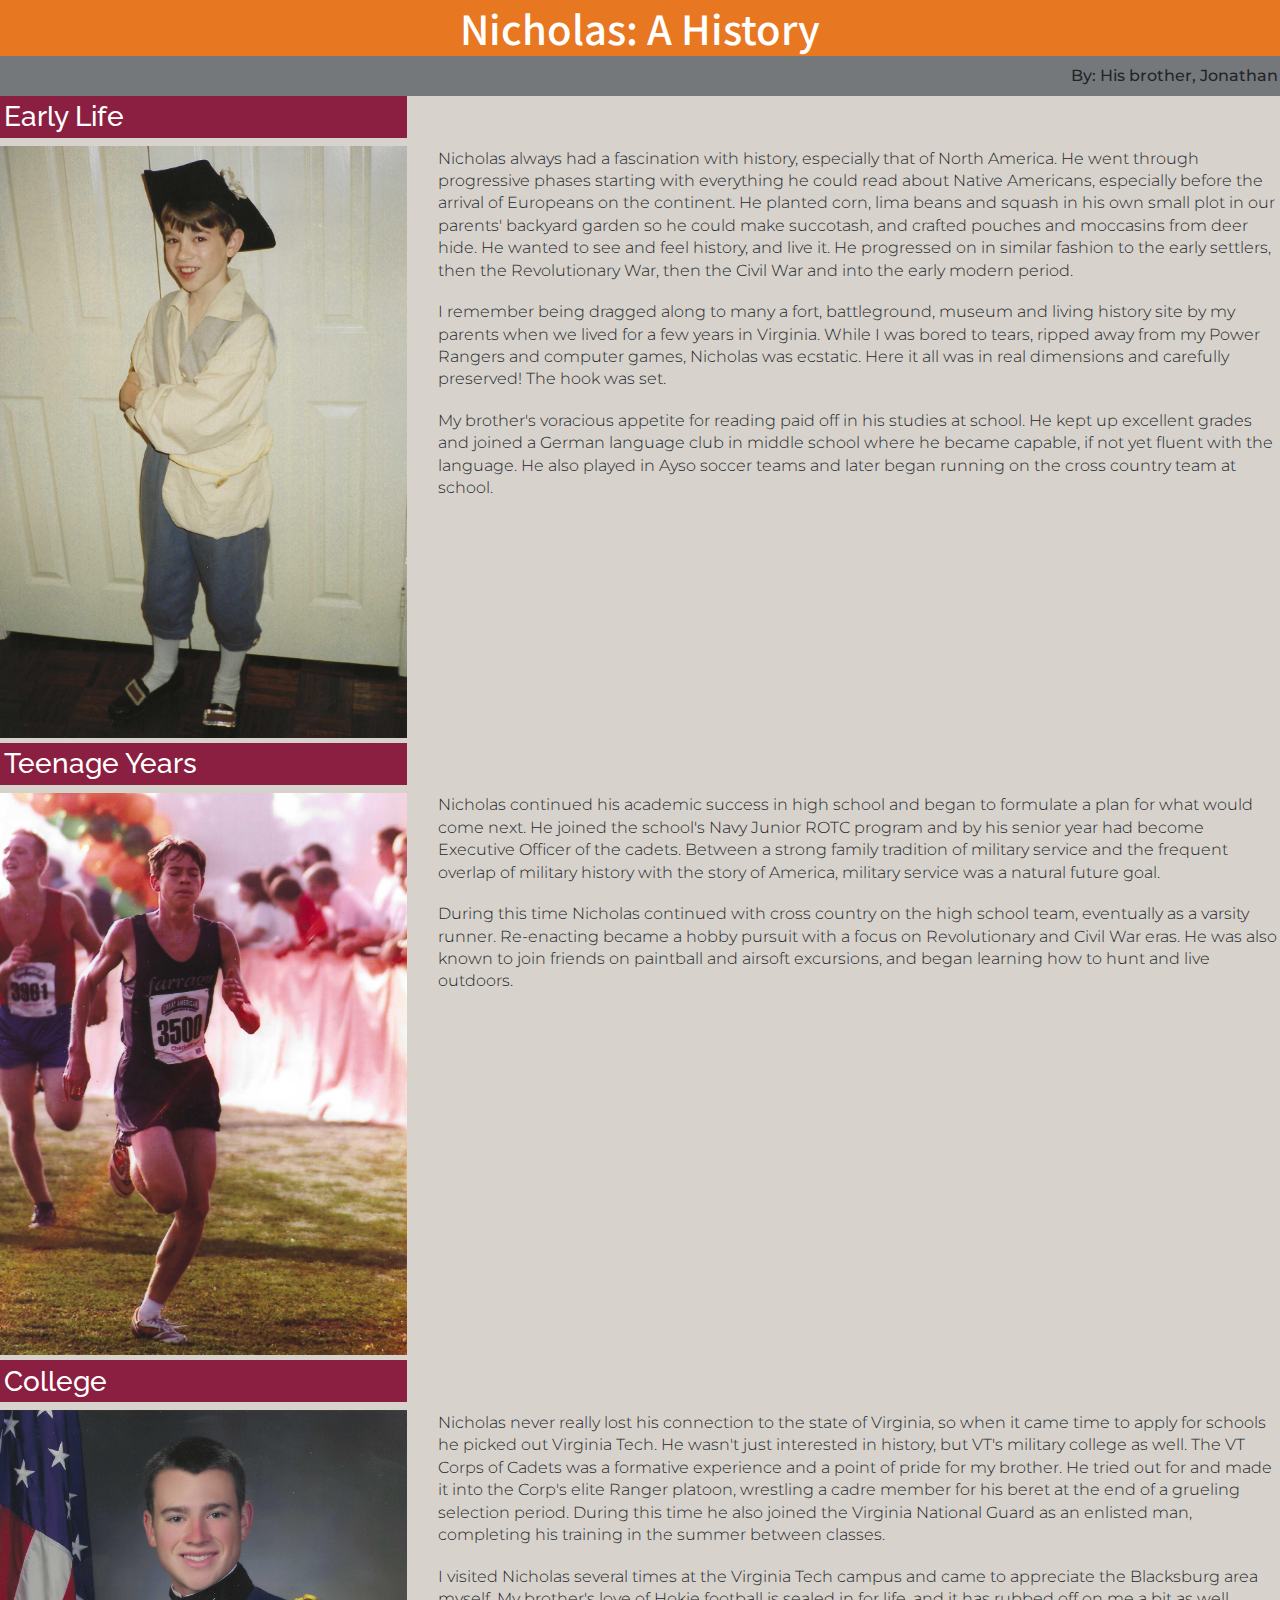
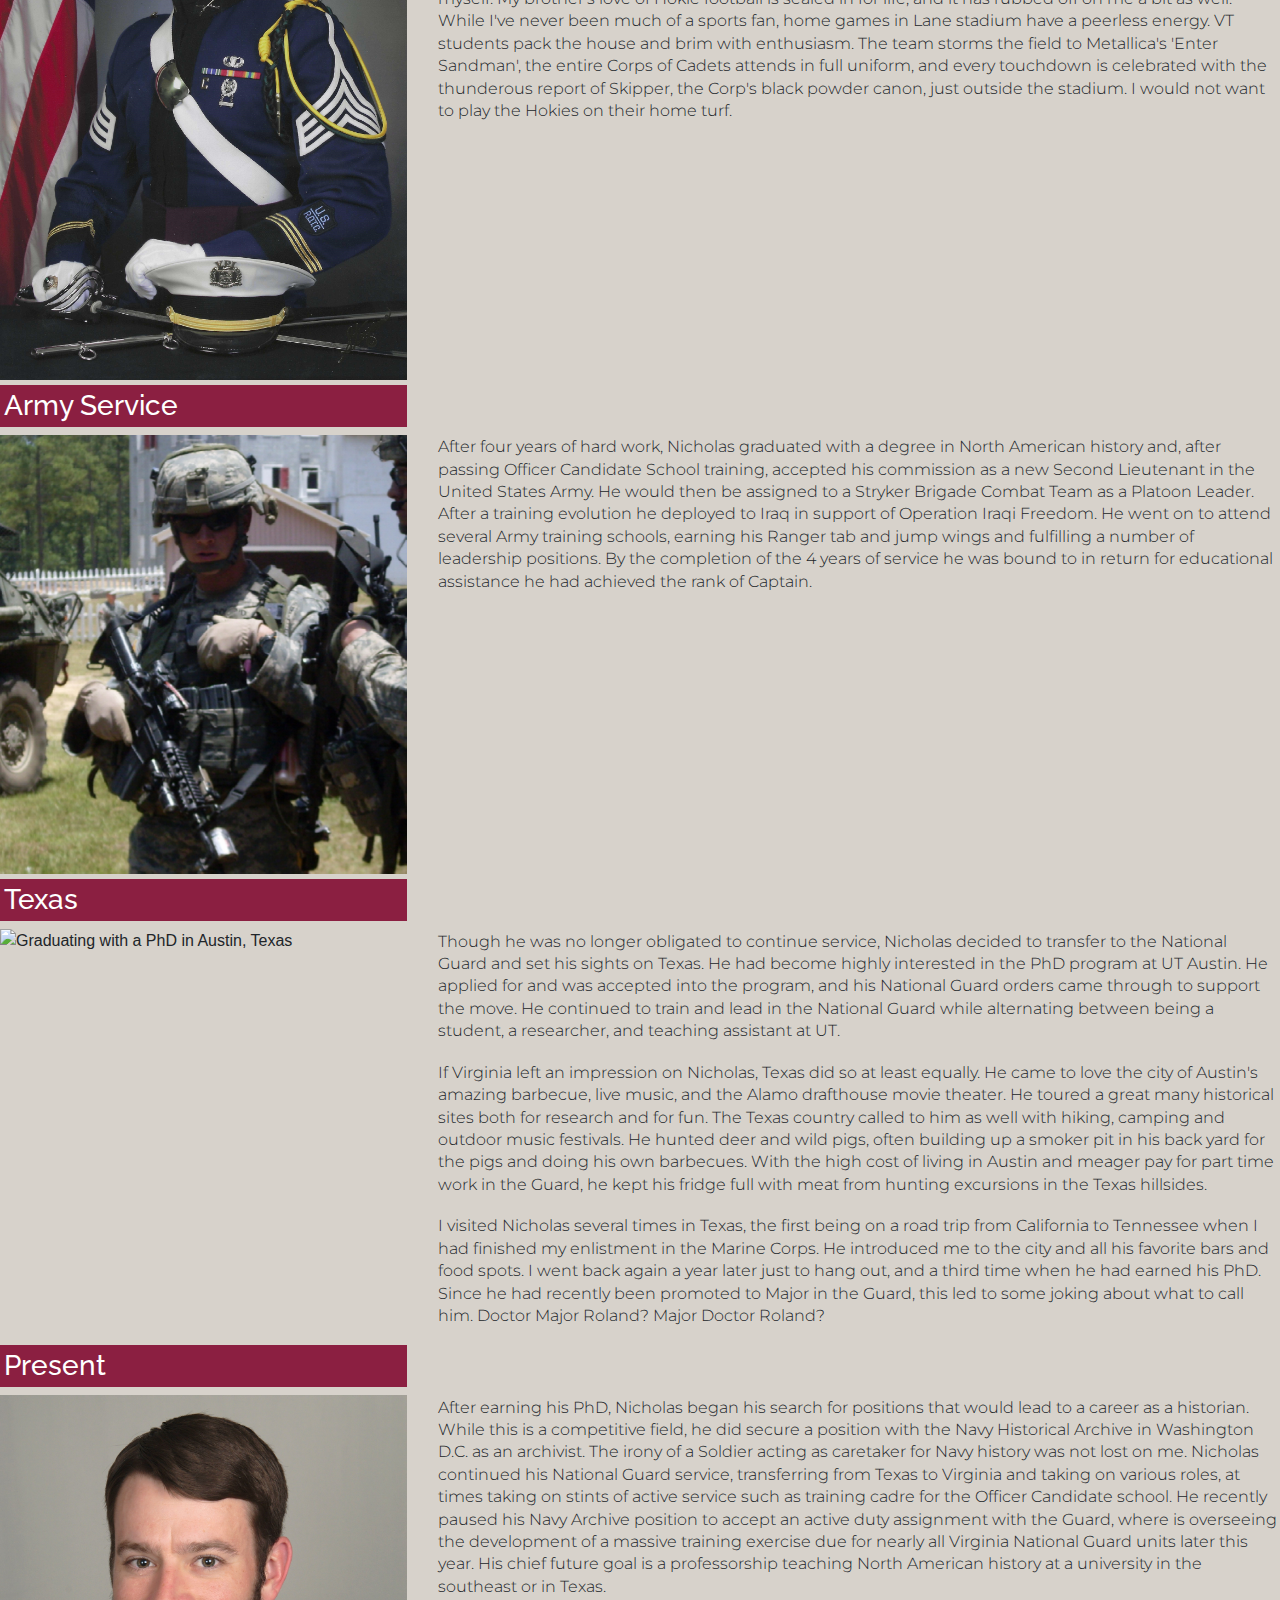
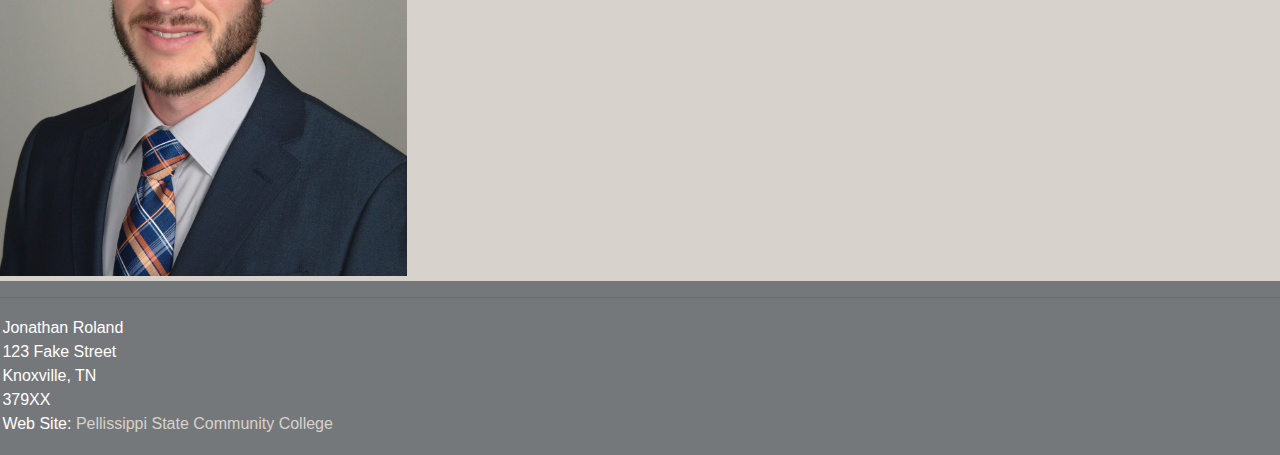
==== index.html @ 471e84d6 "Rename roland_bioSite.html to index.html" ====
<!DOCTYPE html>
<html lang='en'>
    <head>
        <title>
            Nicholas | A History
        </title>
        <meta charset="UTF-8">
        <meta name="description" 
              content="WEB200 assignment">
        <meta name="keywords" 
              content="Bellevue,Bruin,web,design,web design,WEB200,HTML,CSS,Bootstrap,Nicholas,Jonathan,History,bio,site,biosite,BioSite">
        <meta name="author" 
              content="Jonathan Roland">
        <link href="https://fonts.googleapis.com/css2?family=Montserrat:wght@300&family=Noto+Sans+JP&family=Raleway:wght@500&display=swap" 
              rel="stylesheet">  
        <link 
              rel = "stylesheet"
              type = "text/css"
              href = "style.css">
        <link 
              rel="stylesheet" 
              href="https://stackpath.bootstrapcdn.com/bootstrap/4.4.1/css/bootstrap.min.css" 
              integrity="sha384-Vkoo8x4CGsO3+Hhxv8T/Q5PaXtkKtu6ug5TOeNV6gBiFeWPGFN9MuhOf23Q9Ifjh" 
              crossorigin="anonymous">
        <script 
              src="https://stackpath.bootstrapcdn.com/bootstrap/4.4.1/js/bootstrap.min.js" integrity="sha384-wfSDF2E50Y2D1uUdj0O3uMBJnjuUD4Ih7YwaYd1iqfktj0Uod8GCExl3Og8ifwB6" 
              crossorigin="anonymous">
        </script>
    </head>
    <body style="background-color: #75787B;">
        <header id="heading">
            <h1>Nicholas: A History</h1>
            <h6>By: His brother, Jonathan</h6>
        </header>
        <main id="content">
            <div class="row">
                <div class="col-md-4">
                    <h3>Early Life</h3>
                </div>
                <div class="col-md-8">

                </div>
            </div>
            <div class="row">
                <div class="col-md-4">
                    <img class="img-fluid" src="images/Colonial%20Costume%20at%20Rolling%20Valley.jpeg" alt="A young Nicholas dressed up as a Colonial soldier.">
                </div>
                <div class="col-md-8">
                    <p>
                        Nicholas always had a fascination with history, especially that of North America. He went through progressive phases starting with everything he could read about Native Americans, especially before the arrival of Europeans on the continent.
                        He planted corn, lima beans and squash in his own small plot in our parents' backyard garden so he could make succotash, and crafted pouches and moccasins from deer hide. He wanted to see and feel history, and live it. He progressed on in similar fashion to the early settlers, then the Revolutionary War, then the Civil War and into the early modern period.
                    </p>
                    <p>
                        I remember being dragged along to many a fort, battleground, museum and living history site by my parents when we lived for a few years in Virginia. While I was bored to tears, ripped away from my Power Rangers and computer games, Nicholas was ecstatic. Here it all was in real dimensions and carefully preserved! The hook was set.
                    </p>
                    <p>
                        My brother's voracious appetite for reading paid off in his studies at school. He kept up excellent grades and joined a German language club in middle school where he became capable, if not yet fluent with the language. He also played in Ayso soccer teams and later began running on the cross country team at school.
                    </p>
                </div>
            </div>
            <div class="row">
                <div class="col-md-4">
                    <h3>Teenage Years</h3>
                </div>
                <div class="col-md-8">

                </div>
            </div>
            <div class="row">
                <div class="col-md-4">
                    <img class="img-fluid" src="images/High%20School%20Cross-Country.jpeg" alt="Running cross country">
                </div>
                <div class="col-md-8">
                    <p>
                        Nicholas continued his academic success in high school and began to formulate a plan for what would come next. He joined the school's Navy Junior ROTC program and by his senior year had become Executive Officer of the cadets. Between a strong family tradition of military service and the frequent overlap of military history with the story of America, military service was a natural future goal.
                    </p>
                    <p>
                        During this time Nicholas continued with cross country on the high school team, eventually as a varsity runner. Re-enacting became a hobby pursuit with a focus on Revolutionary and Civil War eras.
                        He was also known to join friends on paintball and airsoft excursions, and began learning how to hunt and live outdoors.
                    </p>
                </div>
            </div>
            <div class="row">
                <div class="col-md-4">
                    <h3>College</h3>
                </div>
                <div class="col-md-8">
                    
                </div>
            </div>
            <div class="row">
                <div class="col-md-4">
                    <img class="img-fluid" src="images/VT%20Senior%20Corp%20of%20Cadets.jpeg" alt="Nicholas in his Virginia Tech Corps of Cadets Uniform">
                </div>
                <div class="col-md-8">
                    <p>
                        Nicholas never really lost his connection to the state of Virginia, so when it came time to apply for schools he picked out Virginia Tech. He wasn't just interested in history, but VT's military college as well. The VT Corps of Cadets was a formative experience and a point of pride for my brother. He tried out for and made it into the Corp's elite Ranger platoon, wrestling a cadre member for his beret at the end of a grueling selection period. During this time he also joined the Virginia National Guard as an enlisted man, completing his training in the summer between classes.
                    </p>
                    <p>
                        I visited Nicholas several times at the Virginia Tech campus and came to appreciate the Blacksburg area myself. My brother's love of Hokie football is sealed in for life, and it has rubbed off on me a bit as well. While I've never been much of a sports fan, home games in Lane stadium have a peerless energy. VT students pack the house and brim with enthusiasm. The team storms the field to Metallica's 'Enter Sandman', the entire Corps of Cadets attends in full uniform, and every touchdown is celebrated with the thunderous report of Skipper, the Corp's black powder canon, just outside the stadium. I would not want to play the Hokies on their home turf.
                    </p>
                </div>
            </div>
            <div class="row">
                <div class="col-md-4">
                    <h3>Army Service</h3>
                </div>
                <div class="col-md-8">

                </div>
            </div>
            <div class="row">
                <div class="col-md-4">
                    <img class="img-fluid" src="images/1st%20Lt%20Nicholas%20Roland.JPG" alt="First Lieutenant in full gear">
                </div>
                <div class="col-md-8">
                    <p>
                        After four years of hard work, Nicholas graduated with a degree in North American history and, after passing Officer Candidate School training, accepted his commission as a new Second Lieutenant in the United States Army. He would then be assigned to a Stryker Brigade Combat Team as a Platoon Leader. After a training evolution he deployed to Iraq in support of Operation Iraqi Freedom. He went on to attend several Army training schools, earning his Ranger tab and jump wings and fulfilling a number of leadership positions. By the completion of the 4 years of service he was bound to in return for educational assistance he had achieved the rank of Captain. 
                    </p>
                </div>
            </div>
            <div class="row">
                <div class="col-md-4">
                    <h3>Texas</h3>
                </div>
                <div class="col-md-8">
                
                </div>
            </div>
            <div class="row">
                <div class="col-md-4">
                    <img class="img-fluid" src="images/Doctor%20Nicholas%20Roland.jpg" alt="Graduating with a PhD in Austin, Texas">
                </div>
                <div class="col-md-8">
                    <p>
                        Though he was no longer obligated to continue service, Nicholas decided to transfer to the National Guard and set his sights on Texas. He had become highly interested in the PhD program at UT Austin. He applied for and was accepted into the program, and his National Guard orders came through to support the move. He continued to train and lead in the National Guard while alternating between being a student, a researcher, and teaching assistant at UT.
                    </p>
                    <p>
                        If Virginia left an impression on Nicholas, Texas did so at least equally. He came to love the city of Austin's amazing barbecue, live music, and the Alamo drafthouse movie theater. He toured a great many historical sites both for research and for fun. The Texas country called to him as well with hiking, camping and outdoor music festivals. He hunted deer and wild pigs, often building up a smoker pit in his back yard for the pigs and doing his own barbecues. With the high cost of living in Austin and meager pay for part time work in the Guard, he kept his fridge full with meat from hunting excursions in the Texas hillsides.
                    </p>
                    <p>
                        I visited Nicholas several times in Texas, the first being on a road trip from California to Tennessee when I had finished my enlistment in the Marine Corps. He introduced me to the city and all his favorite bars and food spots. I went back again a year later just to hang out, and a third time when he had earned his PhD. Since he had recently been promoted to Major in the Guard, this led to some joking about what to call him. Doctor Major Roland? Major Doctor Roland?
                    </p>
                </div>
            </div>
            <div class="row">
                <div class="col-md-4">
                    <h3>Present</h3>
                </div>
                <div class="col-md-8">
                
                </div>
            </div>
            <div class="row">
                <div class="col-md-4">
                    <img class="img-fluid" src="images/Nicholas%20in%20Civilian%20Clothes.jpg" alt="Nicholas professional picture">
                </div>
                <div class="col-md-8">
                    <p>
                    After earning his PhD, Nicholas began his search for positions that would lead to a career as a historian. While this is a competitive field, he did secure a position with the Navy Historical Archive in Washington D.C. as an archivist. The irony of a Soldier acting as caretaker for Navy history was not lost on me. Nicholas continued his National Guard service, transferring from Texas to Virginia and taking on various roles, at times taking on stints of active service such as training cadre for the Officer Candidate school. He recently paused his Navy Archive position to accept an active duty assignment with the Guard, where is overseeing the development of a massive training exercise due for nearly all Virginia National Guard units later this year. His chief future goal is a professorship teaching North American history at a university in the southeast or in Texas.
                </p>
                </div>
            </div>
            <hr>
        </main>
        <footer>
            <address>
                Jonathan Roland<br>
                123 Fake Street<br>
                Knoxville, TN<br>
                379XX<br>
                Web Site:
                <a class="myWorkUrl" href="www.pstcc.edu" target="_parent">Pellissippi State Community College</a>
            </address>
        </footer>
    </body>

</html>
---- style.css ----
a:link{
    color: #D7D2CB;
    font-family: 'Oswald', Verdana, Arial, sans-serif;
    text-decoration: none;
}

a:visited{
    color: #642667;
}

a:hover{
    color: #CE0058;
}

body{
/*    background-color: #D7D2CB; */

}

div{
    background-color: #D7D2CB;
/*    color: #FFFFFF;*/
}

footer{
    background-color: #75787B;
    color: #FFFFFF;
    padding: 0.15em;
}

h1{
    font-family: 'Noto Sans JP', Verdana, Arial, sans-serif;
    font-weight: 600;
    background-color: #E87722;
    padding: 0.1em;
    color: white;
    text-align: center;
}

h3{
    font-family: 'Raleway', Verdana, Arial, sans-serif;
    font-weight: 500;
    background-color: #8B1F41;
    padding: 0.15em;
    color: white;
}

h6{
    font-family: 'Montserrat', Verdana, Arial, sans-serif;
    font-weight:300
    color: #642667;
    padding: 0.15em;
    text-align: right;
}

hr{
    color: #ED8B00;
    height: 1px;
    padding: 0;
    border: none;
}

html{
    font-size: 16px;
}

img{
    width:450px;
    float: right;
    padding-bottom: 5px;
}

p{
    font-family: 'Montserrat', Verdana, Arial, sans-serif;
    font-weight: 300;
    line-height: 1.4em;
    padding: .1em;
    float: right;

}
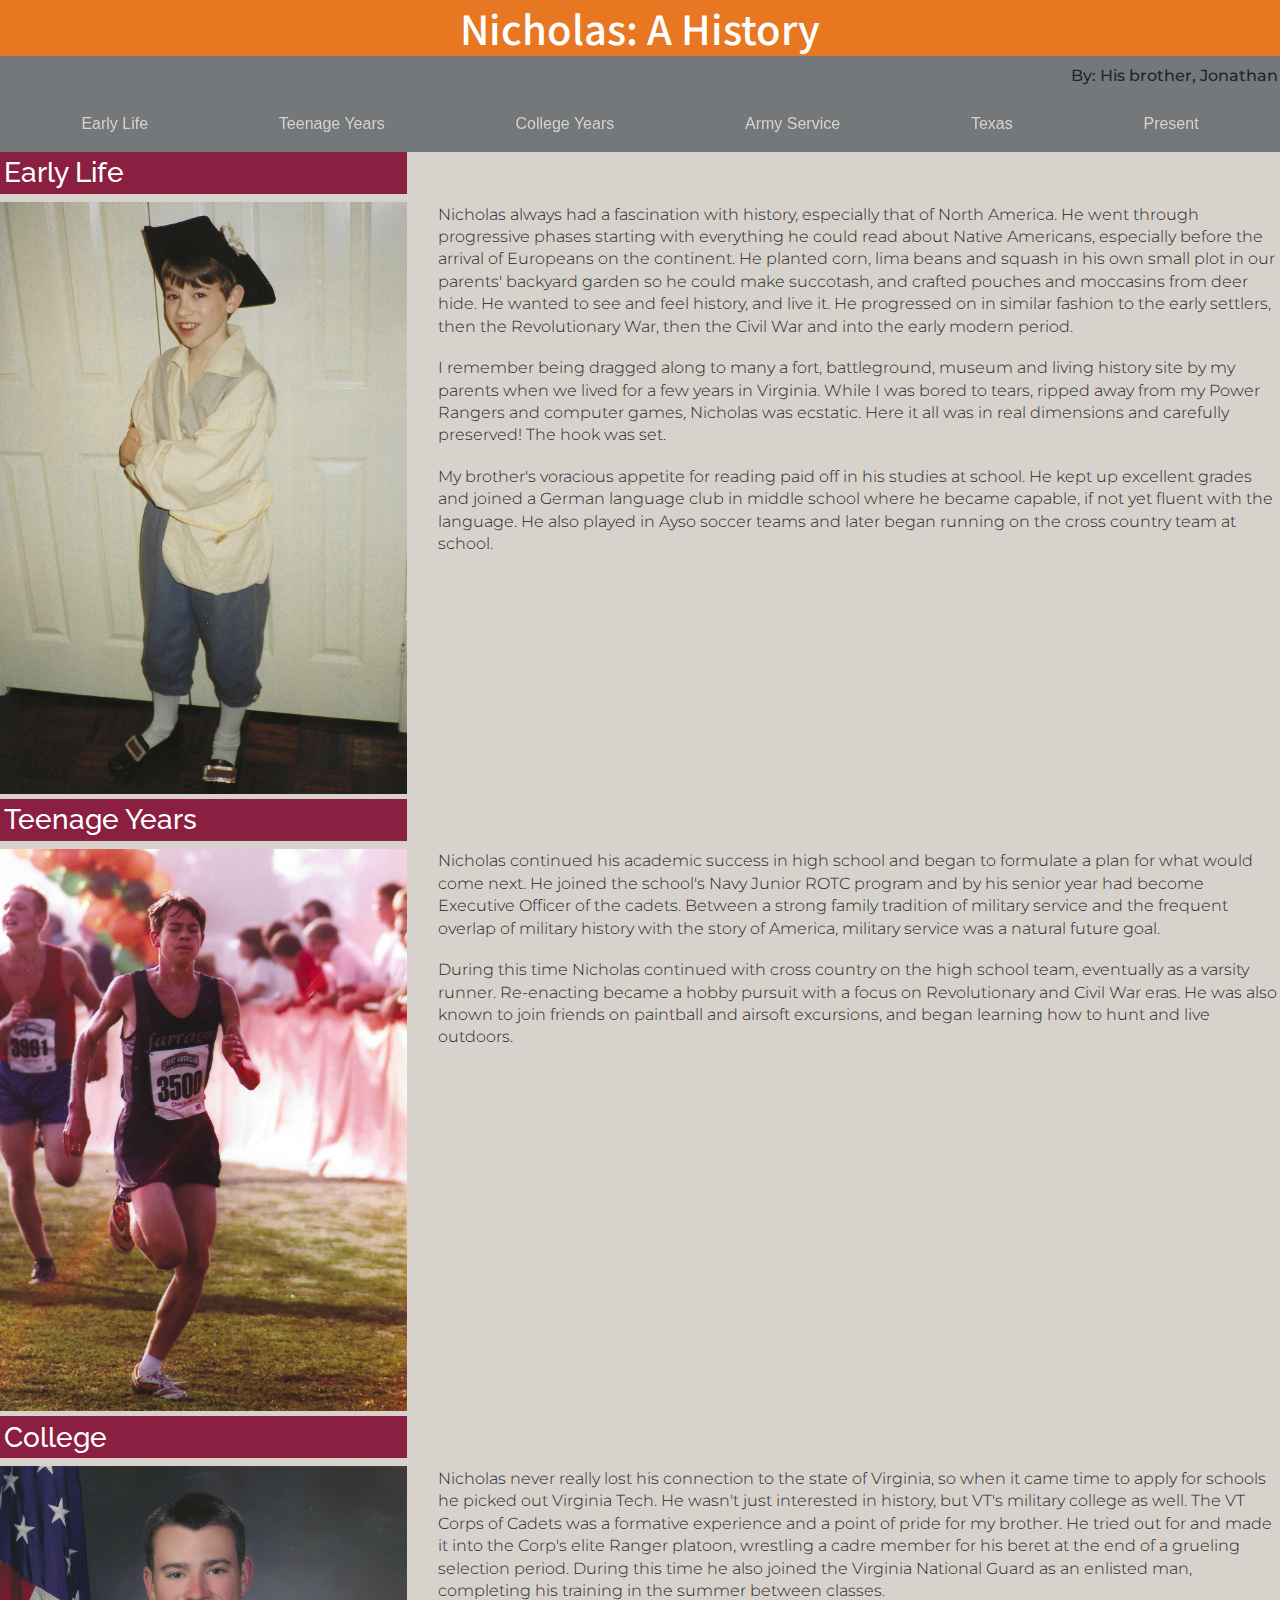
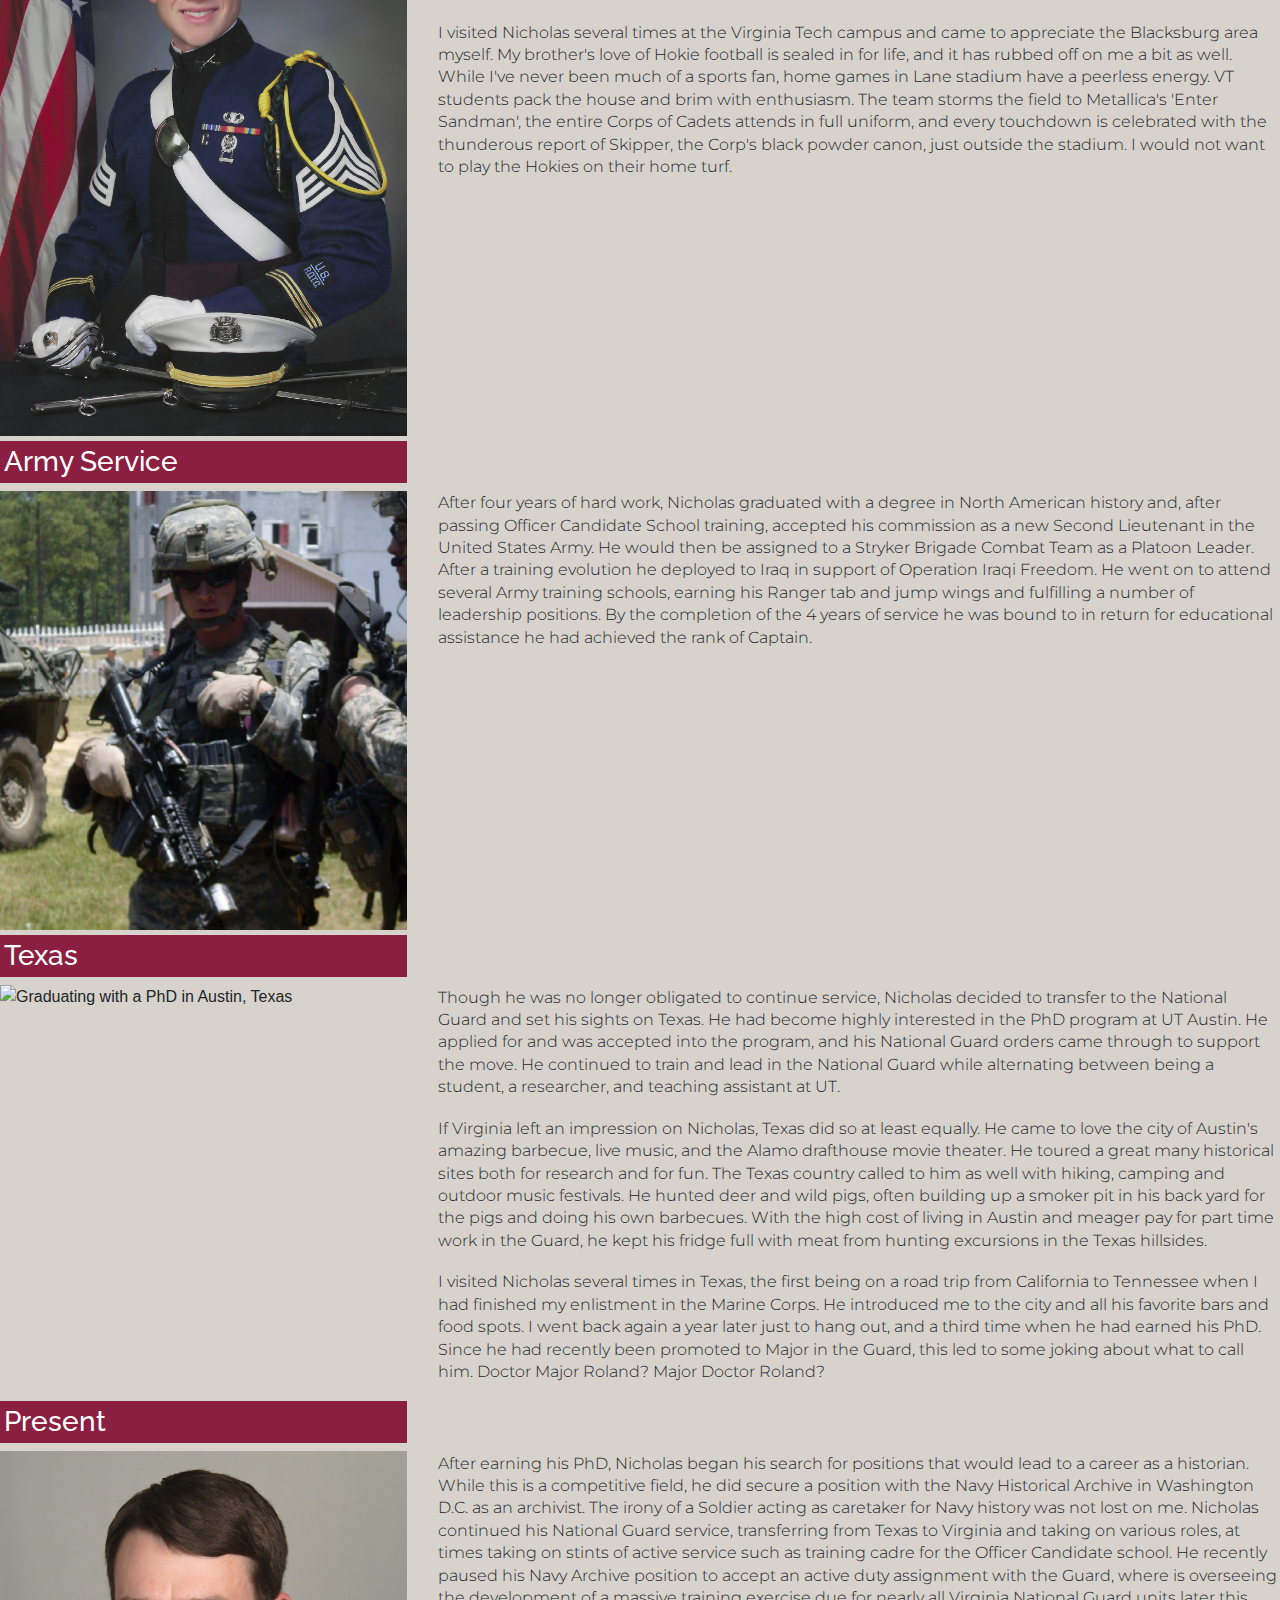
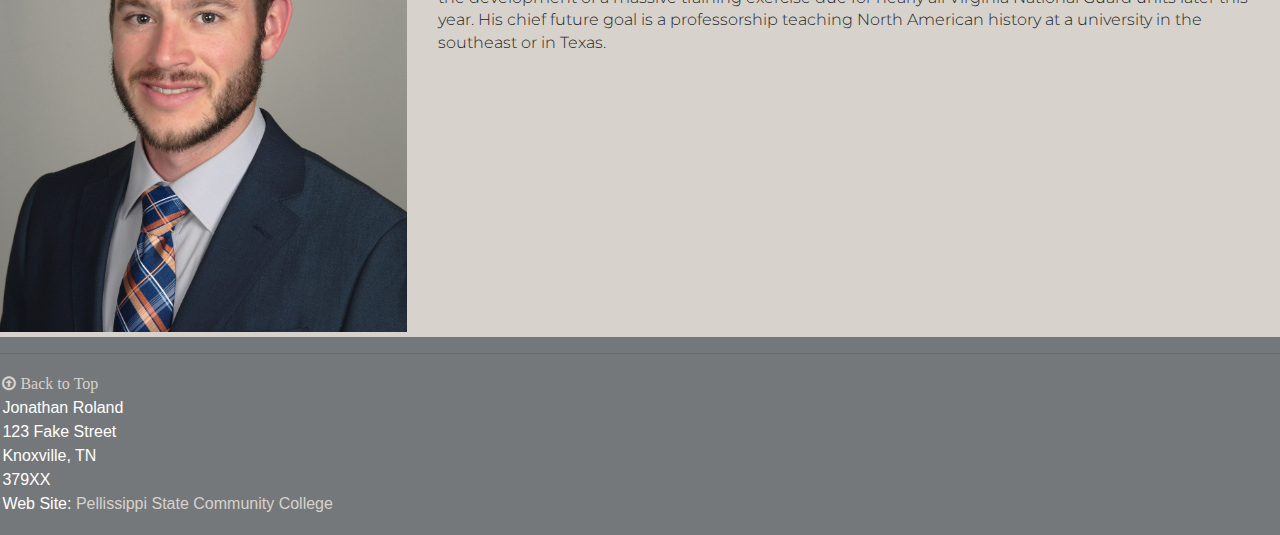
==== commit c2e77c68: "Update index.html" ====
--- a/index.html
+++ b/index.html
@@ -22,6 +22,9 @@
               href="https://stackpath.bootstrapcdn.com/bootstrap/4.4.1/css/bootstrap.min.css" 
               integrity="sha384-Vkoo8x4CGsO3+Hhxv8T/Q5PaXtkKtu6ug5TOeNV6gBiFeWPGFN9MuhOf23Q9Ifjh" 
               crossorigin="anonymous">
+        <link 
+              rel="stylesheet" 
+              href="https://cdnjs.cloudflare.com/ajax/libs/font-awesome/4.7.0/css/font-awesome.min.css">
         <script 
               src="https://stackpath.bootstrapcdn.com/bootstrap/4.4.1/js/bootstrap.min.js" integrity="sha384-wfSDF2E50Y2D1uUdj0O3uMBJnjuUD4Ih7YwaYd1iqfktj0Uod8GCExl3Og8ifwB6" 
               crossorigin="anonymous">
@@ -31,14 +34,36 @@
         <header id="heading">
             <h1>Nicholas: A History</h1>
             <h6>By: His brother, Jonathan</h6>
+            <nav class="navbar navbar-expand-sm sticky-top" id="biositeNav">
+                <ul class="navbar-nav nav-fill w-100">
+                    <li class="nav-item">
+                        <a class="nav-link" href="#earlyLife">Early Life</a>
+                    </li>
+                    <li class="nav-item">
+                        <a class="nav-link" href="#teenYears">Teenage Years</a>
+                    </li>
+                    <li class="nav-item">
+                        <a class="nav-link" href="#collegeYears">College Years</a>
+                    </li>
+                    <li class="nav-item">
+                        <a class="nav-link" href="#armyService">Army Service</a>
+                    </li>
+                    <li class="nav-item">
+                        <a class="nav-link" href="#texasYears">Texas</a>
+                    </li>
+                    <li class="nav-item">
+                        <a class="nav-link" href="#presentTime">Present</a>
+                    </li>
+                </ul>  
+            </nav>
         </header>
         <main id="content">
-            <div class="row">
+            <div class="row" id="earlyLife">
                 <div class="col-md-4">
                     <h3>Early Life</h3>
                 </div>
                 <div class="col-md-8">
-
+                
                 </div>
             </div>
             <div class="row">
@@ -58,7 +83,7 @@
                     </p>
                 </div>
             </div>
-            <div class="row">
+            <div class="row" id="teenYears">
                 <div class="col-md-4">
                     <h3>Teenage Years</h3>
                 </div>
@@ -80,7 +105,7 @@
                     </p>
                 </div>
             </div>
-            <div class="row">
+            <div class="row" id="collegeYears">
                 <div class="col-md-4">
                     <h3>College</h3>
                 </div>
@@ -101,7 +126,7 @@
                     </p>
                 </div>
             </div>
-            <div class="row">
+            <div class="row" id="armyService">
                 <div class="col-md-4">
                     <h3>Army Service</h3>
                 </div>
@@ -119,7 +144,7 @@
                     </p>
                 </div>
             </div>
-            <div class="row">
+            <div class="row" id="texasYears">
                 <div class="col-md-4">
                     <h3>Texas</h3>
                 </div>
@@ -143,7 +168,7 @@
                     </p>
                 </div>
             </div>
-            <div class="row">
+            <div class="row" id="presentTime">
                 <div class="col-md-4">
                     <h3>Present</h3>
                 </div>
@@ -164,13 +189,14 @@
             <hr>
         </main>
         <footer>
+            <a href="#biositeNav" id="backToTop"><i class="fa fa-arrow-circle-o-up"> Back to Top</i></a>
             <address>
                 Jonathan Roland<br>
                 123 Fake Street<br>
                 Knoxville, TN<br>
                 379XX<br>
                 Web Site:
-                <a class="myWorkUrl" href="www.pstcc.edu" target="_parent">Pellissippi State Community College</a>
+                <a class="myWorkUrl" href="https://www.pstcc.edu" target="_blank">Pellissippi State Community College</a>
             </address>
         </footer>
     </body>
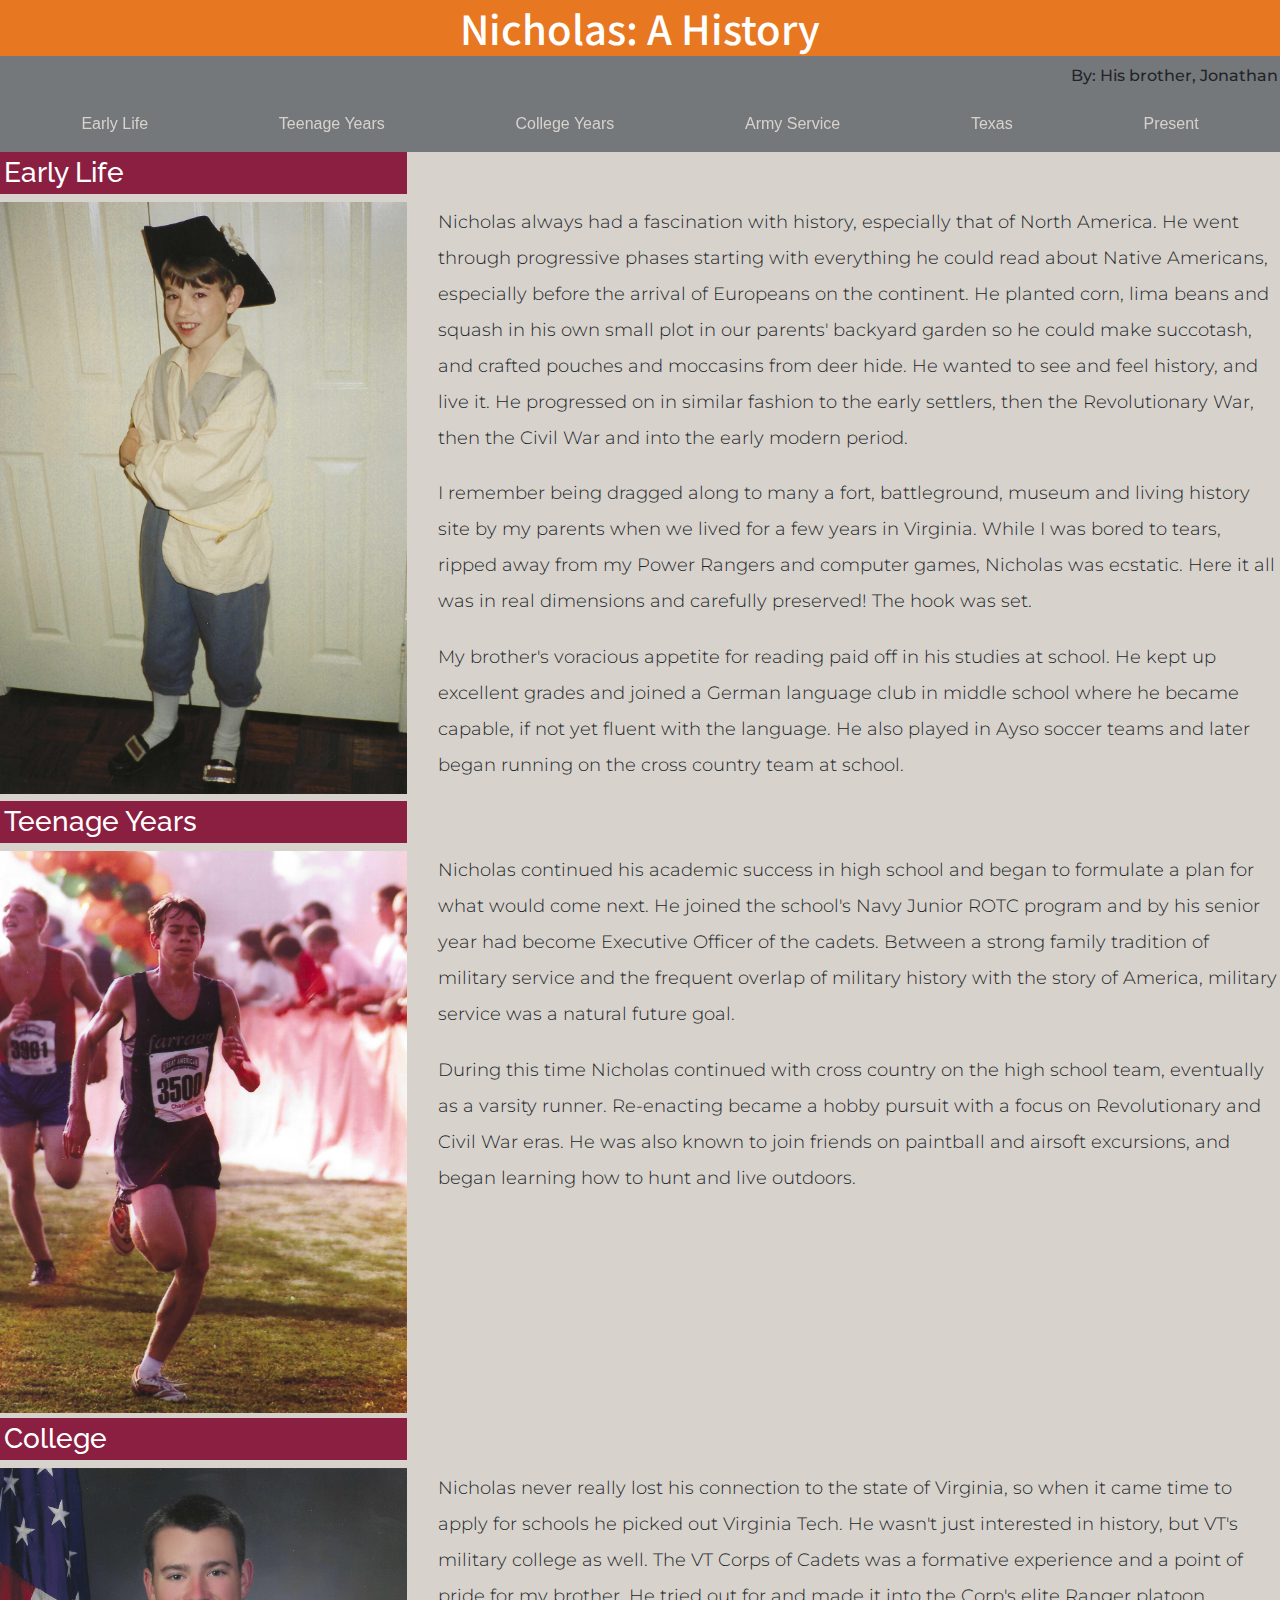
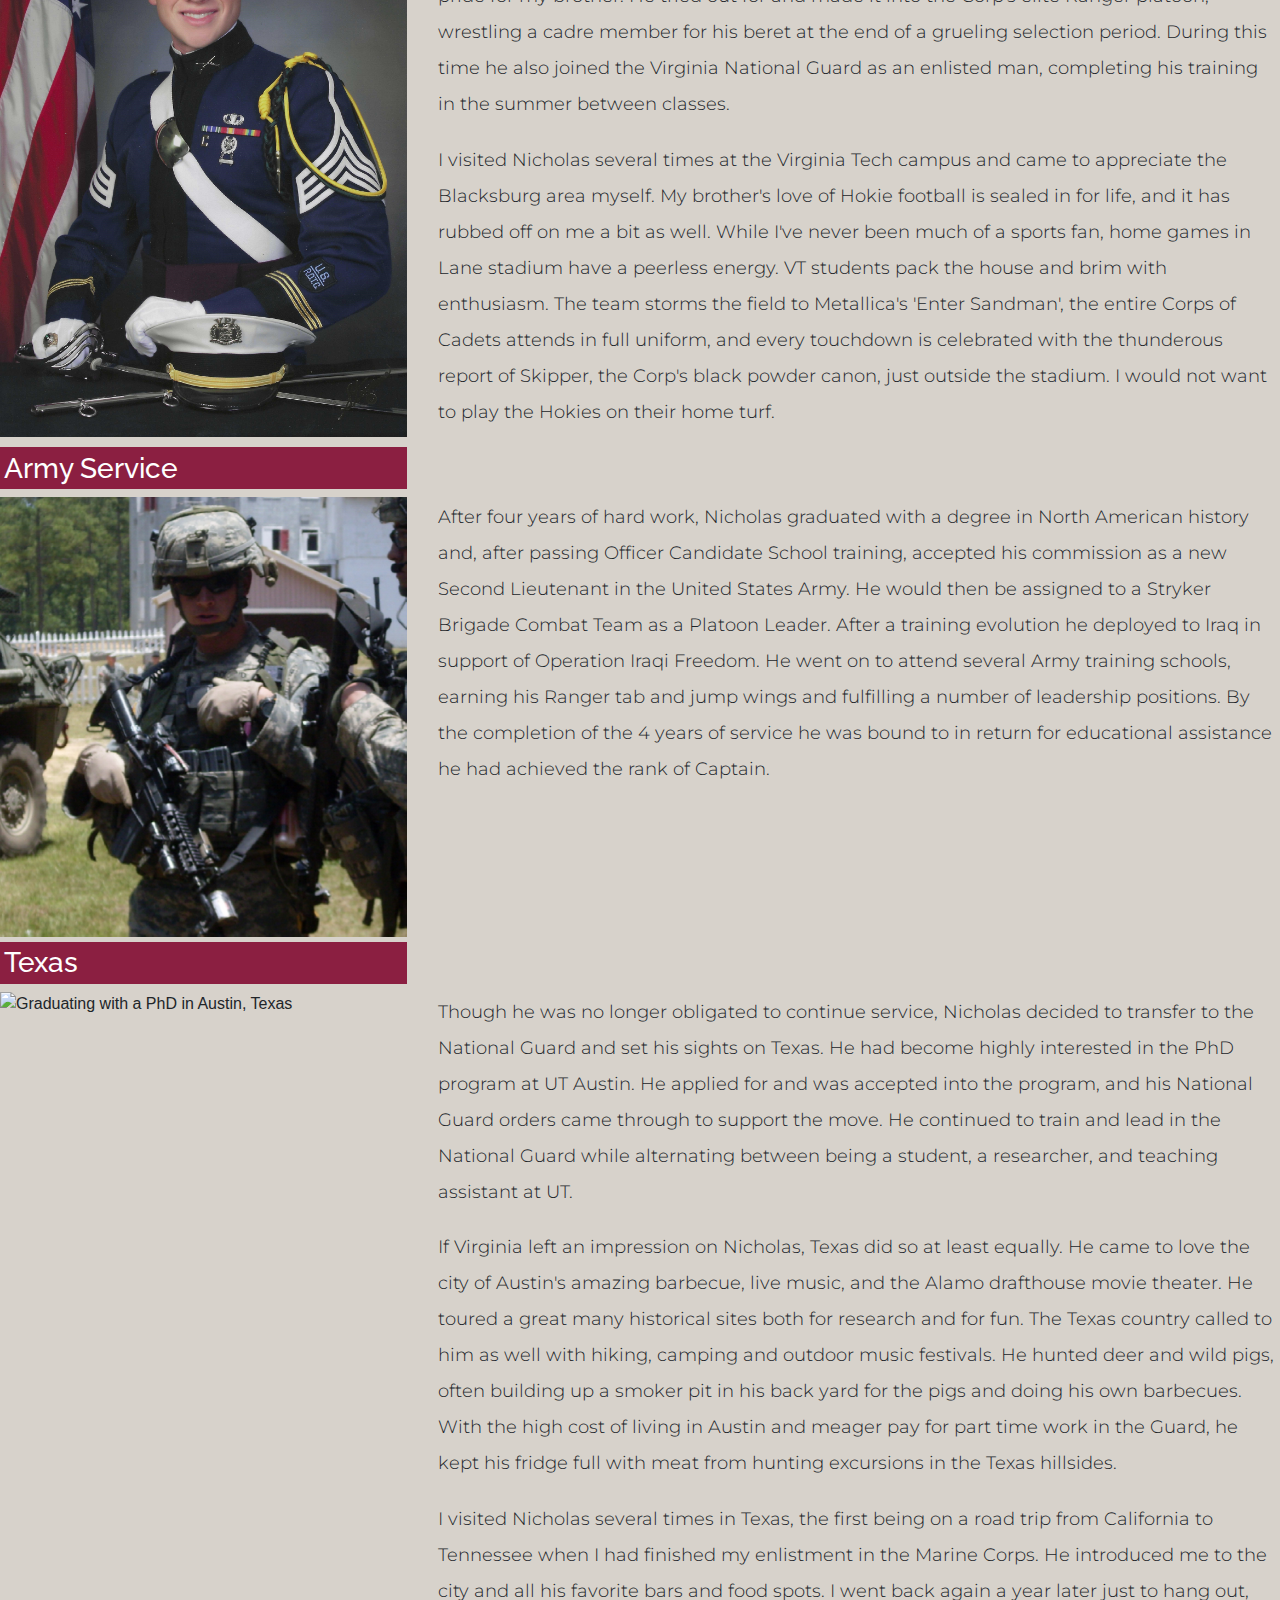
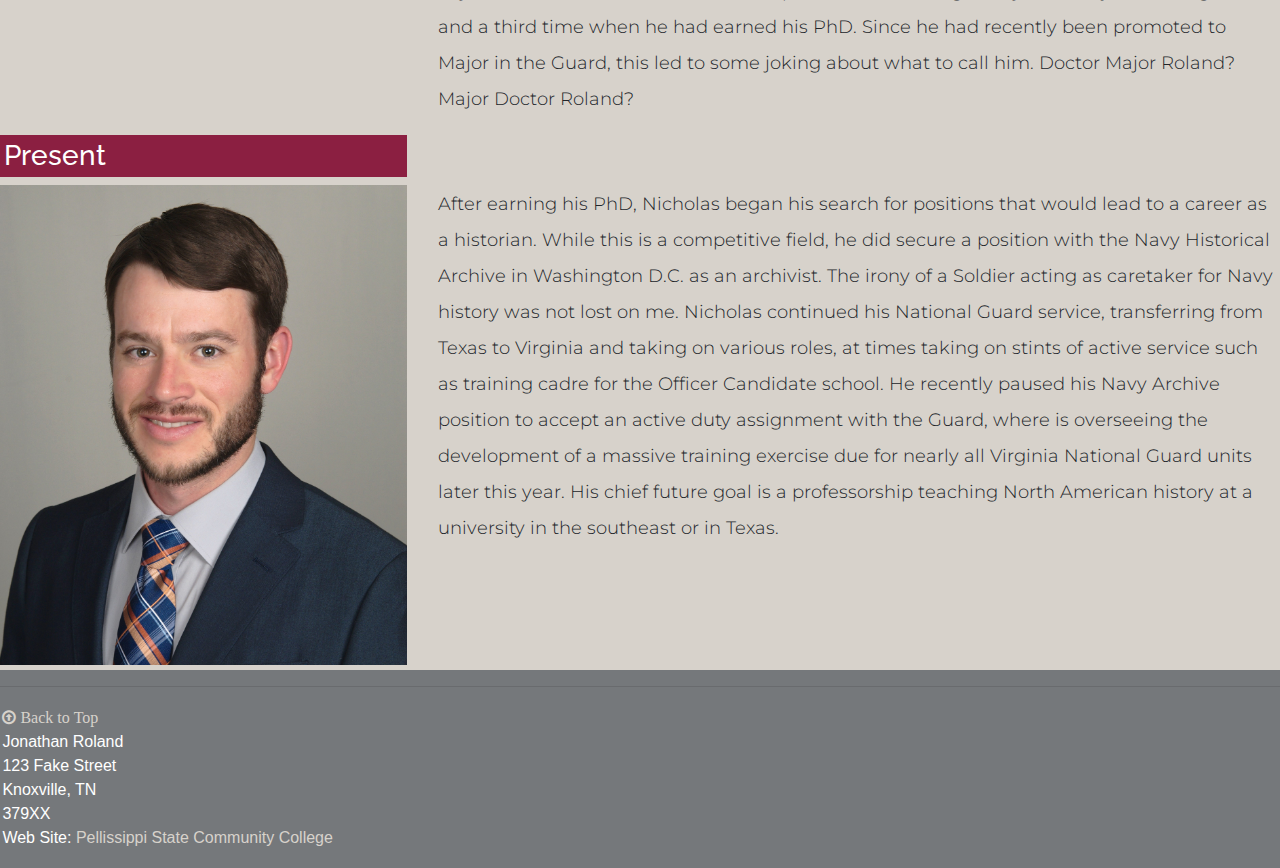
==== commit 66195f90: "Update index.html" ====
--- a/index.html
+++ b/index.html
@@ -68,7 +68,7 @@
             </div>
             <div class="row">
                 <div class="col-md-4">
-                    <img class="img-fluid" src="images/Colonial%20Costume%20at%20Rolling%20Valley.jpeg" alt="A young Nicholas dressed up as a Colonial soldier.">
+                    <img class="img-fluid side-img" src="images/Colonial%20Costume%20at%20Rolling%20Valley.jpeg" alt="A young Nicholas dressed up as a Colonial soldier.">
                 </div>
                 <div class="col-md-8">
                     <p>
@@ -93,7 +93,7 @@
             </div>
             <div class="row">
                 <div class="col-md-4">
-                    <img class="img-fluid" src="images/High%20School%20Cross-Country.jpeg" alt="Running cross country">
+                    <img class="img-fluid side-img" src="images/High%20School%20Cross-Country.jpeg" alt="Running cross country">
                 </div>
                 <div class="col-md-8">
                     <p>
@@ -115,7 +115,7 @@
             </div>
             <div class="row">
                 <div class="col-md-4">
-                    <img class="img-fluid" src="images/VT%20Senior%20Corp%20of%20Cadets.jpeg" alt="Nicholas in his Virginia Tech Corps of Cadets Uniform">
+                    <img class="img-fluid side-img" src="images/VT%20Senior%20Corp%20of%20Cadets.jpeg" alt="Nicholas in his Virginia Tech Corps of Cadets Uniform">
                 </div>
                 <div class="col-md-8">
                     <p>
@@ -136,7 +136,7 @@
             </div>
             <div class="row">
                 <div class="col-md-4">
-                    <img class="img-fluid" src="images/1st%20Lt%20Nicholas%20Roland.JPG" alt="First Lieutenant in full gear">
+                    <img class="img-fluid side-img" src="images/1st%20Lt%20Nicholas%20Roland.JPG" alt="First Lieutenant in full gear">
                 </div>
                 <div class="col-md-8">
                     <p>
@@ -154,7 +154,7 @@
             </div>
             <div class="row">
                 <div class="col-md-4">
-                    <img class="img-fluid" src="images/Doctor%20Nicholas%20Roland.jpg" alt="Graduating with a PhD in Austin, Texas">
+                    <img class="img-fluid side-img" src="images/Doctor%20Nicholas%20Roland.jpg" alt="Graduating with a PhD in Austin, Texas">
                 </div>
                 <div class="col-md-8">
                     <p>
@@ -178,25 +178,25 @@
             </div>
             <div class="row">
                 <div class="col-md-4">
-                    <img class="img-fluid" src="images/Nicholas%20in%20Civilian%20Clothes.jpg" alt="Nicholas professional picture">
-                </div>
-                <div class="col-md-8">
-                    <p>
-                    After earning his PhD, Nicholas began his search for positions that would lead to a career as a historian. While this is a competitive field, he did secure a position with the Navy Historical Archive in Washington D.C. as an archivist. The irony of a Soldier acting as caretaker for Navy history was not lost on me. Nicholas continued his National Guard service, transferring from Texas to Virginia and taking on various roles, at times taking on stints of active service such as training cadre for the Officer Candidate school. He recently paused his Navy Archive position to accept an active duty assignment with the Guard, where is overseeing the development of a massive training exercise due for nearly all Virginia National Guard units later this year. His chief future goal is a professorship teaching North American history at a university in the southeast or in Texas.
-                </p>
+                    <img class="img-fluid side-img" src="images/Nicholas%20in%20Civilian%20Clothes.jpg" alt="Nicholas professional picture">
+                </div>
+                <div class="col-md-8">
+                    <p>
+                        After earning his PhD, Nicholas began his search for positions that would lead to a career as a historian. While this is a competitive field, he did secure a position with the Navy Historical Archive in Washington D.C. as an archivist. The irony of a Soldier acting as caretaker for Navy history was not lost on me. Nicholas continued his National Guard service, transferring from Texas to Virginia and taking on various roles, at times taking on stints of active service such as training cadre for the Officer Candidate school. He recently paused his Navy Archive position to accept an active duty assignment with the Guard, where is overseeing the development of a massive training exercise due for nearly all Virginia National Guard units later this year. His chief future goal is a professorship teaching North American history at a university in the southeast or in Texas.
+                    </p>
                 </div>
             </div>
             <hr>
         </main>
         <footer>
-            <a href="#biositeNav" id="backToTop"><i class="fa fa-arrow-circle-o-up"> Back to Top</i></a>
+            <a id="backToTop" href="#biositeNav" ><i class="fa fa-arrow-circle-o-up"> Back to Top</i></a>
             <address>
                 Jonathan Roland<br>
                 123 Fake Street<br>
                 Knoxville, TN<br>
                 379XX<br>
                 Web Site:
-                <a class="myWorkUrl" href="https://www.pstcc.edu" target="_blank">Pellissippi State Community College</a>
+                <a id="myWorkUrl" href="https://www.pstcc.edu" target="_blank">Pellissippi State Community College</a>
             </address>
         </footer>
     </body>
--- a/style.css
+++ b/style.css
@@ -4,12 +4,14 @@
     text-decoration: none;
 }
 
-a:visited{
-    color: #642667;
-}
-
+/*
 a:hover{
     color: #CE0058;
+}
+*/
+
+a:visited{
+    color: #D7D2CB;
 }
 
 body{
@@ -64,17 +66,36 @@
     font-size: 16px;
 }
 
+/*
 img{
     width:450px;
     float: right;
     padding-bottom: 5px;
 }
+*/
 
 p{
     font-family: 'Montserrat', Verdana, Arial, sans-serif;
     font-weight: 300;
-    line-height: 1.4em;
+    font-size: 18px;
+    line-height: 2em;
     padding: .1em;
     float: right;
+}
 
+.backToTop{
+    float: right;
+    color: #D7D2CB;
 }
+
+.side-img{
+    width:450px;
+    float: right;
+    padding-bottom: 5px;
+}
+
+.navbar{
+    position: fixed;
+    top: 0;
+    width: 100%;
+}
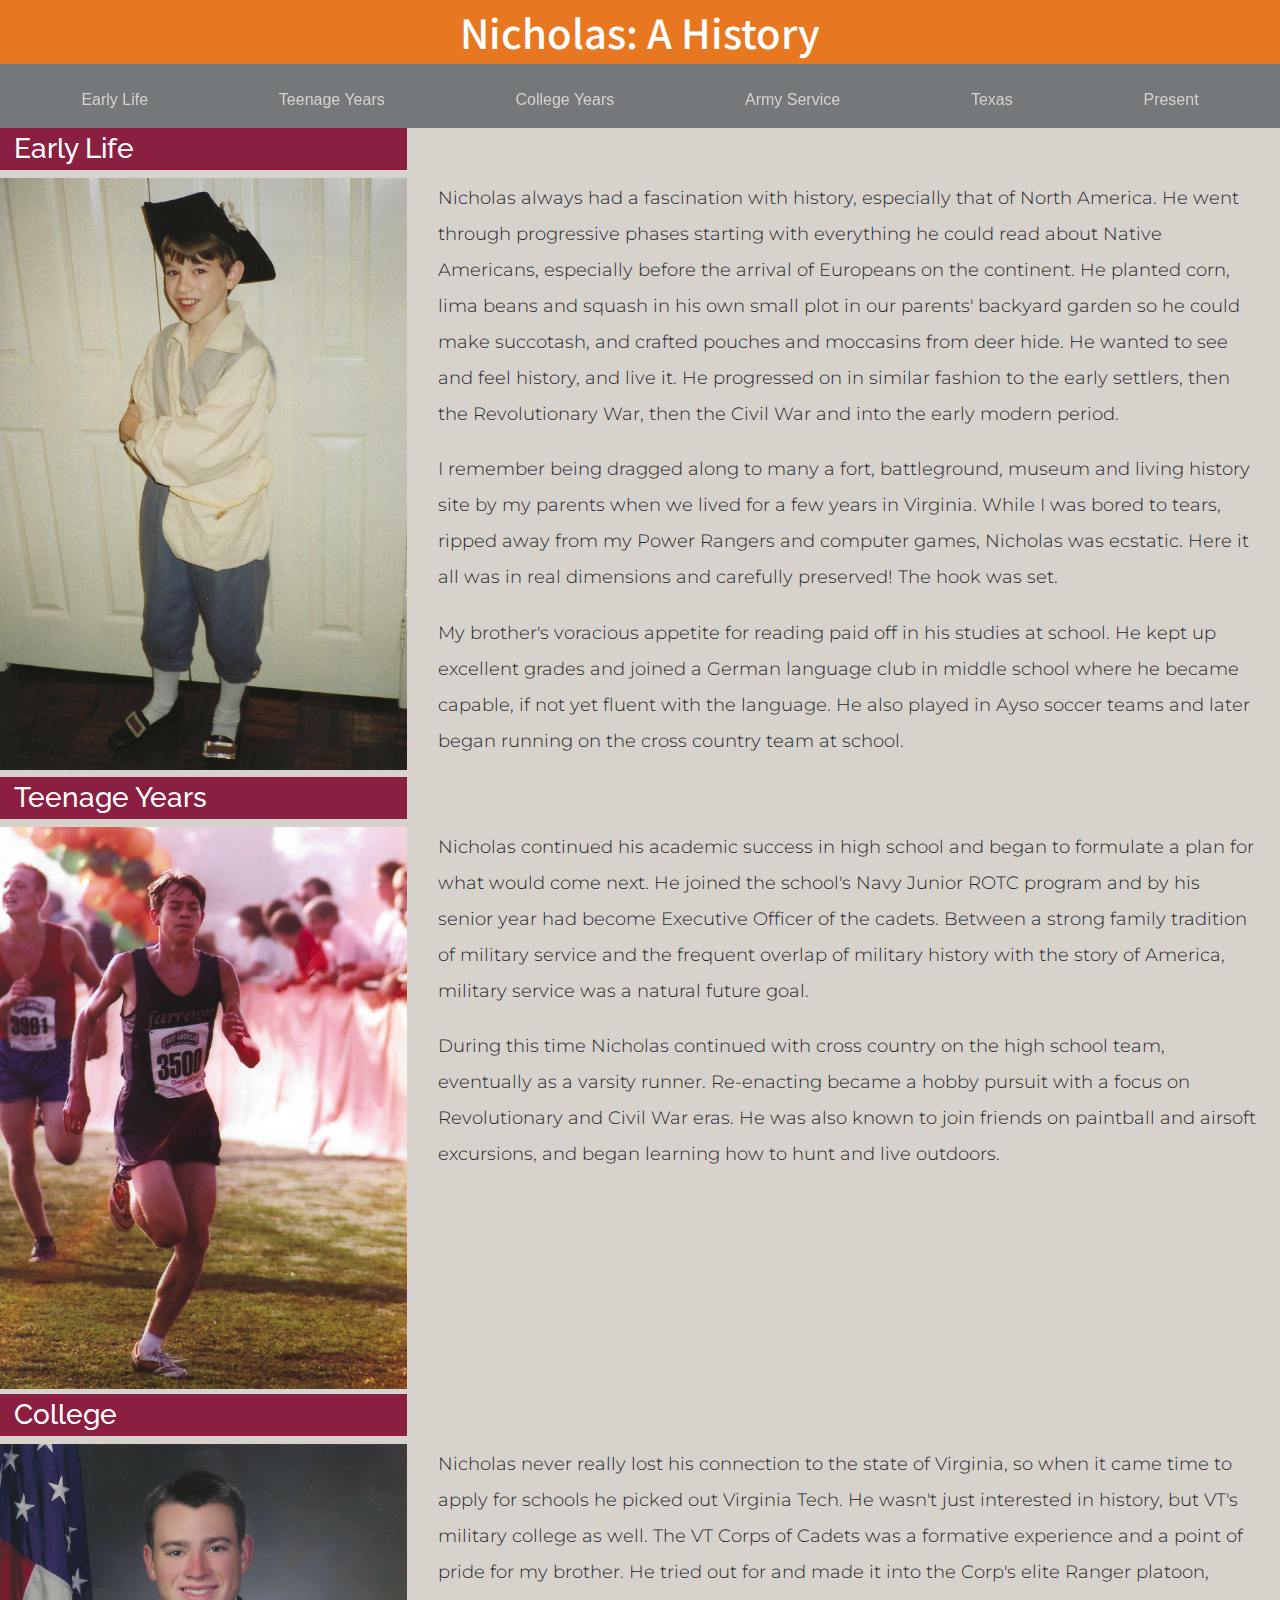
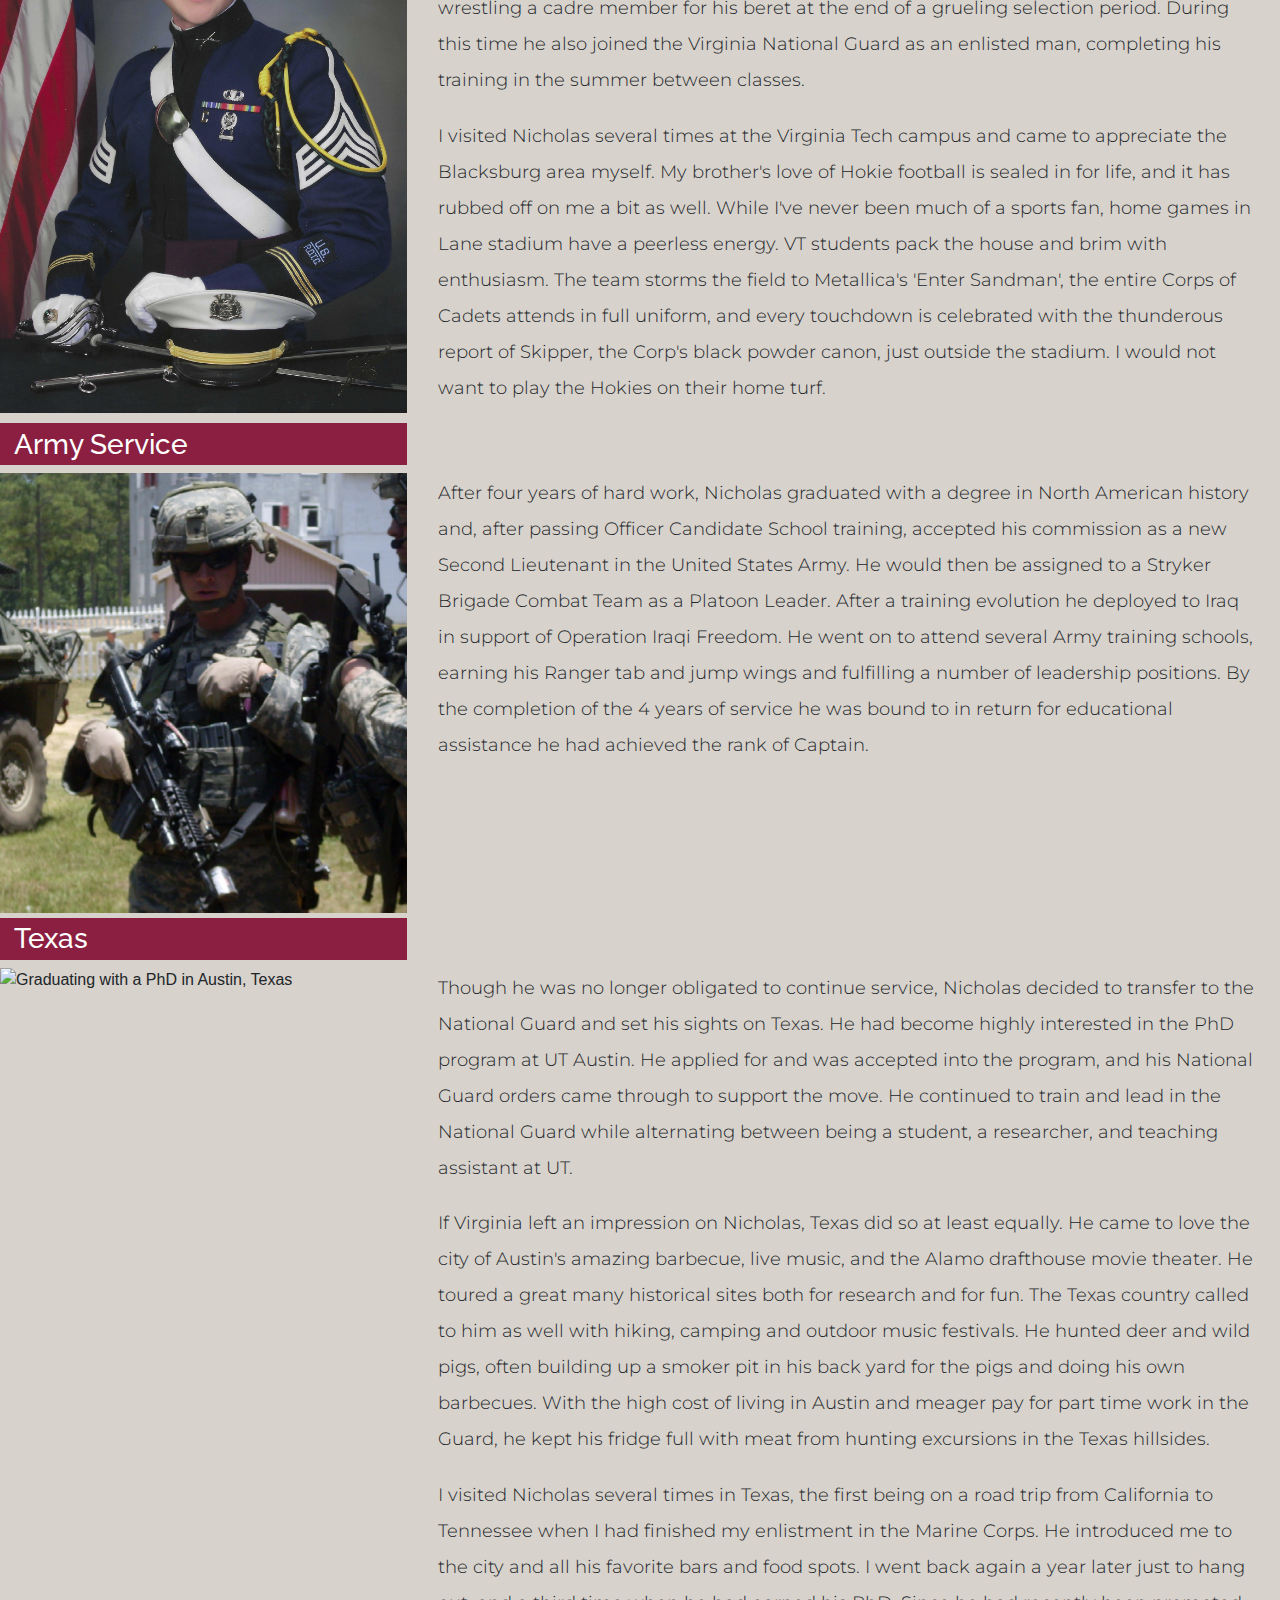
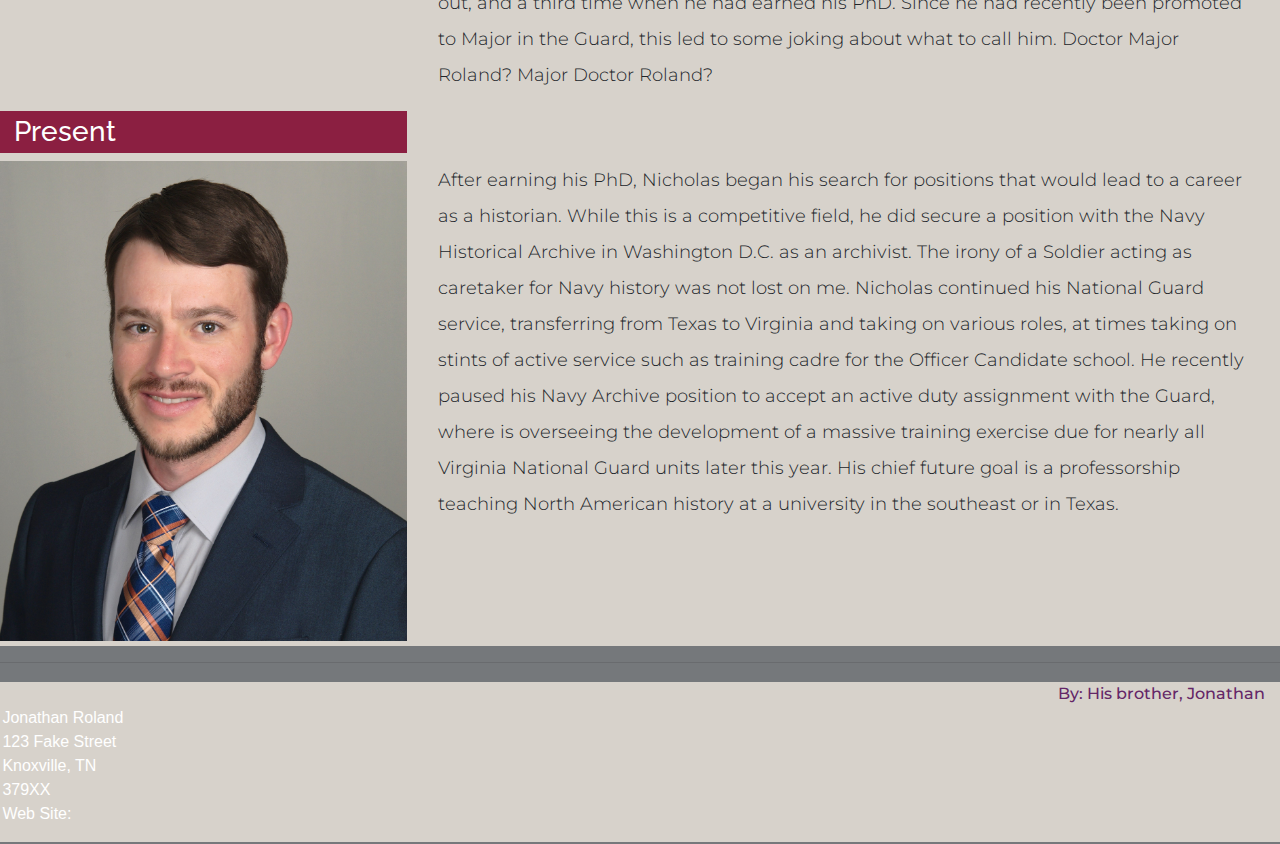
==== commit 57cf1a52: "Update index.html" ====
--- a/index.html
+++ b/index.html
@@ -33,7 +33,6 @@
     <body style="background-color: #75787B;">
         <header id="heading">
             <h1>Nicholas: A History</h1>
-            <h6>By: His brother, Jonathan</h6>
             <nav class="navbar navbar-expand-sm sticky-top" id="biositeNav">
                 <ul class="navbar-nav nav-fill w-100">
                     <li class="nav-item">
@@ -189,16 +188,22 @@
             <hr>
         </main>
         <footer>
-            <a id="backToTop" href="#biositeNav" ><i class="fa fa-arrow-circle-o-up"> Back to Top</i></a>
-            <address>
-                Jonathan Roland<br>
-                123 Fake Street<br>
-                Knoxville, TN<br>
-                379XX<br>
-                Web Site:
-                <a id="myWorkUrl" href="https://www.pstcc.edu" target="_blank">Pellissippi State Community College</a>
-            </address>
+            <div class="row footer-element">
+                <div class="col-md-6 footer-element">
+                    <a id="backToTop" class="footer-element" href="#biositeNav" ><i class="fa fa-arrow-circle-o-up"> Back to Top</i></a>
+                    <address class="footer-element">
+                        Jonathan Roland<br>
+                        123 Fake Street<br>
+                        Knoxville, TN<br>
+                        379XX<br>
+                        Web Site:
+                        <a id="myWorkUrl" class="footer-element" href="https://www.pstcc.edu" target="_blank">Pellissippi State Community College</a>
+                    </address>
+                </div>
+                <div class="col-md-6 footer-element">
+                    <h6 class="footer-element">By: His brother, Jonathan</h6>
+                </div>
+            </div>
         </footer>
     </body>
-
 </html>
--- a/style.css
+++ b/style.css
@@ -34,7 +34,7 @@
     font-family: 'Noto Sans JP', Verdana, Arial, sans-serif;
     font-weight: 600;
     background-color: #E87722;
-    padding: 0.1em;
+    padding: 0.2em;
     color: white;
     text-align: center;
 }
@@ -45,14 +45,16 @@
     background-color: #8B1F41;
     padding: 0.15em;
     color: white;
+    text-indent:10px;
 }
 
 h6{
     font-family: 'Montserrat', Verdana, Arial, sans-serif;
-    font-weight:300
+    font-weight:300;
     color: #642667;
     padding: 0.15em;
     text-align: right;
+    margin-right: 10px;
 }
 
 hr{
@@ -81,6 +83,7 @@
     line-height: 2em;
     padding: .1em;
     float: right;
+    margin-right:20px;
 }
 
 .backToTop{
@@ -99,3 +102,15 @@
     top: 0;
     width: 100%;
 }
+
+.nav-link:hover{
+    color: #FFFFFF;
+}
+
+#myWorkUrl:hover,#backToTop:hover{
+    color: #FFFFFF;
+}
+
+#myWorkUrl:visited,#backToTop:visited{
+    color: #2CD5C4;
+}
